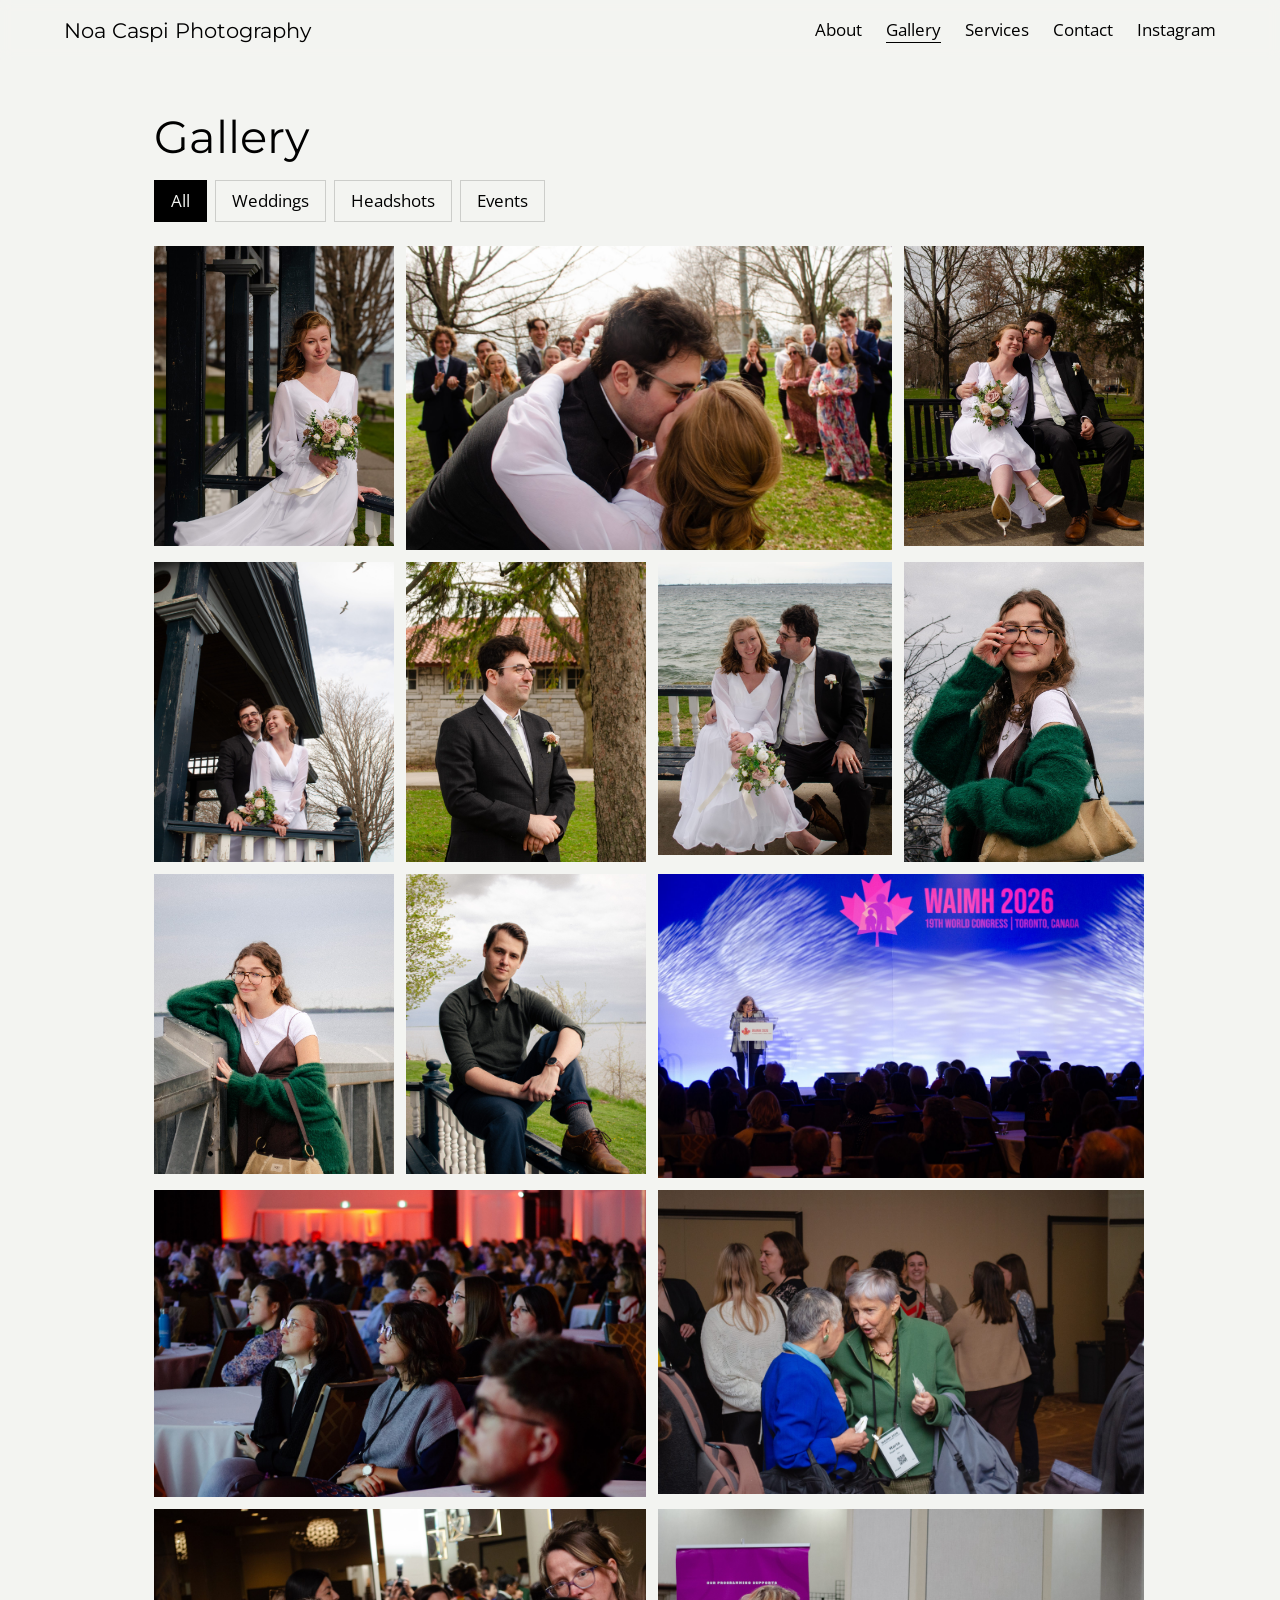
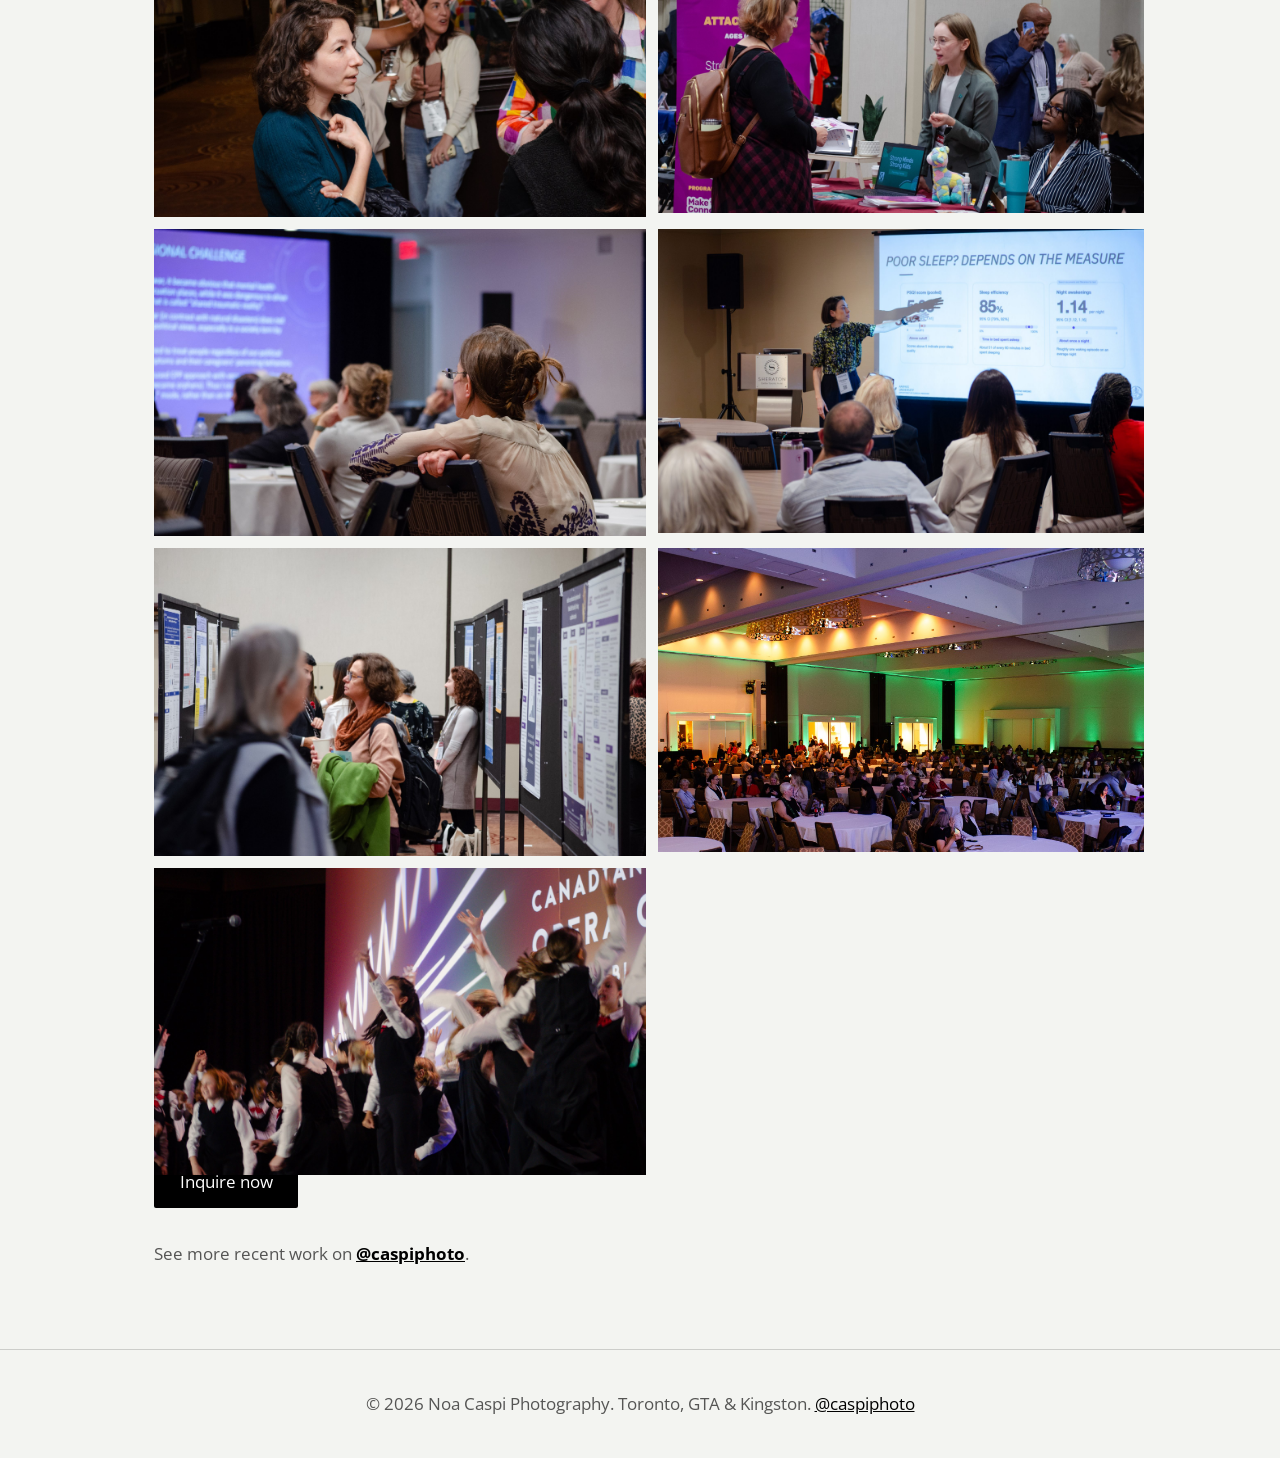
==== gallery.html @ b7558ac4 "Rename Portfolio to Gallery and move it to its own page - New gallery.html page with the album filte" ====
<!DOCTYPE html>
<html lang="en">
<head>
<meta charset="utf-8">
<meta name="viewport" content="width=device-width, initial-scale=1">
<title>Gallery | Noa Caspi Photography</title>
<meta name="description" content="Wedding, event and headshot photography by Noa Caspi in Toronto, the GTA and Kingston, Ontario.">
<link rel="preconnect" href="https://fonts.googleapis.com">
<link href="https://fonts.googleapis.com/css2?family=Fraunces:opsz,wght@9..144,300;9..144,400&family=Karla:wght@400;700&display=swap" rel="stylesheet">
<link rel="stylesheet" href="style.css?v=2">
</head>
<body data-title="Gallery">
<header>
  <a class="logo" href="index.html">Noa Caspi Photography</a>
  <nav><a href="index.html#about" data-t="nav_about">About</a><a href="gallery.html" aria-current="page" data-t="nav_portfolio">Gallery</a><a href="services.html" data-t="nav_services">Services</a><a href="index.html#contact" data-t="nav_contact">Contact</a><a data-t="nav_instagram" data-ig href="https://instagram.com/caspiphoto">Instagram</a></nav>
</header>
<main>
<!-- Gallery albums are edited in /admin (or data/portfolio.json). -->
<section id="gallery" class="page-top">
  <h2>Gallery</h2>
  <div class="filters" role="group" aria-label="Filter gallery by album"></div>
  <div class="grid"></div>
  <p style="margin-top:2rem"><a class="btn" href="index.html#contact" data-t="hero_button">Inquire now</a></p>
  <p class="follow">See more recent work on <a class="ig" data-ig="handle" href="https://instagram.com/caspiphoto">Instagram</a>.</p>
</section>
</main>
<footer>&copy; <span id="yr"></span> <span class="biz">Noa Caspi Photography</span>. <span data-t="footer_line">Toronto, GTA &amp; Kingston.</span> <a data-ig="handle" href="https://instagram.com/caspiphoto">Instagram</a></footer>
<script src="app.js?v=2"></script>
</body>
</html>
---- style.css ----
/* ===== EDIT YOUR COLOURS & FONTS HERE ===== */
/* Colours and fonts are set in the admin (Theme). These are the defaults. */
:root{--paper:#F3F4F1;--ink:#1E2828;--accent:#7A2E3A;--head:Fraunces;--body:Karla;--on-accent:#fff;--muted:color-mix(in srgb,var(--ink) 65%,var(--paper));--line:color-mix(in srgb,var(--ink) 16%,var(--paper));--tile:color-mix(in srgb,var(--ink) 14%,var(--paper))}
*{box-sizing:border-box;margin:0}
html{scroll-behavior:smooth}
body{font:17px/1.65 var(--body),system-ui,sans-serif;background:var(--paper);color:var(--ink)}
h1,h2,h3{font-family:var(--head),Georgia,serif;font-weight:400;line-height:1.15}
h2{font-size:clamp(1.9rem,4vw,2.8rem);margin-bottom:1rem}
a{color:var(--accent)}
:focus-visible{outline:3px solid var(--accent);outline-offset:3px}
header{position:fixed;inset:0 0 auto;z-index:10;display:flex;justify-content:space-between;align-items:center;padding:1rem 5vw;background:color-mix(in srgb,var(--paper) 92%,transparent);backdrop-filter:blur(6px)}
.logo{font:1.3rem var(--head),serif;color:var(--ink);text-decoration:none}
nav a{margin-left:1.5rem;color:var(--ink);text-decoration:none}
nav a:hover,nav a[aria-current]{color:var(--accent);text-decoration:underline;text-underline-offset:6px}
section{padding:5rem 5vw;max-width:1100px;margin:auto}
.btn{display:inline-block;background:var(--accent);color:var(--on-accent);border:0;padding:.8rem 1.6rem;font:inherit;text-decoration:none;cursor:pointer;border-radius:2px}
.btn:hover{filter:brightness(1.15)}
/* carousel */
.hero{position:relative;height:92vh;min-height:460px;overflow:hidden;margin-top:0;background:var(--ink)}
.slide{position:absolute;inset:0;opacity:0;transition:opacity 1s;background-size:cover;background-position:center}
.slide.on{opacity:1}
.hero::after{content:"";position:absolute;inset:0;background:linear-gradient(transparent 40%,rgba(0,0,0,.6))}
.hero-text{position:absolute;z-index:2;left:5vw;bottom:4rem;color:#fff;max-width:640px}
.hero-text h1{font-size:clamp(2.4rem,6vw,4.6rem);margin-bottom:.6rem}
.hero-text p{margin-bottom:1.4rem;font-size:1.1rem}
.ctrl{position:absolute;z-index:3;top:50%;background:rgba(0,0,0,.35);color:#fff;border:0;width:46px;height:46px;font-size:1.4rem;cursor:pointer}
.prev{left:1rem}.next{right:1rem}
.dots{position:absolute;z-index:3;right:5vw;bottom:2rem;display:flex;gap:.5rem}
.dots button{width:12px;height:12px;border-radius:50%;border:2px solid #fff;background:none;cursor:pointer}
.dots button.on{background:#fff}
/* about */
.about{display:grid;grid-template-columns:1fr 1.3fr;gap:3rem;align-items:center}
.portrait{aspect-ratio:4/5;background:url(images/about.jpg) center/cover,linear-gradient(160deg,#B9C2BA,#8E9B94)}
.areas{color:var(--muted);margin-top:1rem}
/* gallery */
.filters{display:flex;flex-wrap:wrap;gap:.5rem;margin-bottom:1.5rem}
.filters button{font:inherit;background:none;border:1px solid var(--line);padding:.4rem 1rem;cursor:pointer;color:var(--ink)}
.filters button.on{background:var(--ink);color:var(--paper);border-color:var(--ink)}
.grid{display:grid;grid-auto-flow:dense;grid-template-columns:repeat(4,1fr);gap:12px}
.tile{aspect-ratio:4/5;background-size:cover;background-position:center;background-color:var(--tile)}
.tile.wide{grid-column:span 2;aspect-ratio:8/5}
.tile[hidden]{display:none}
/* contact */
form{display:grid;gap:1rem;max-width:620px}
label{display:grid;gap:.3rem;font-weight:700;font-size:.95rem}
input,select,textarea{font:inherit;padding:.7rem;border:1px solid var(--line);background:var(--paper);color:var(--ink)}
.two{display:grid;grid-template-columns:1fr 1fr;gap:1rem}
footer{padding:2.5rem 5vw;text-align:center;color:var(--muted);border-top:1px solid var(--line)}
/* services */
.page-top{padding-top:7rem}
.specials{display:grid;grid-template-columns:repeat(auto-fit,minmax(260px,1fr));gap:1.5rem;margin:2rem 0 4rem}
.special{border:2px solid var(--accent);padding:1.6rem}
.special .price{font:2.4rem var(--head),serif;color:var(--accent)}
.special small{color:var(--muted)}
table{width:100%;border-collapse:collapse;margin-top:1rem}
th,td{text-align:left;padding:1rem .8rem;border-bottom:1px solid var(--line);vertical-align:top}
th{font-family:var(--head),serif;font-weight:400;font-size:1.15rem}
td.p{font:1.3rem var(--head),serif;white-space:nowrap}
.note{color:var(--muted);margin-top:1rem;font-size:.95rem}
@media(max-width:760px){.about,.two{grid-template-columns:1fr}
html{scroll-padding-top:6.5rem}
header{flex-wrap:wrap;row-gap:.2rem;padding:.7rem 5vw}
nav{width:100%;display:flex;flex-wrap:wrap;gap:.1rem .75rem;font-size:.9rem}
nav a{margin-left:0}}
@media(max-width:400px){nav{gap:.1rem .6rem;font-size:.85rem}}
@media(prefers-reduced-motion:reduce){.slide{transition:none}html{scroll-behavior:auto}}

.ig{font-weight:700}.follow{margin-top:2rem;color:var(--muted)}td.go{white-space:nowrap}
.tile{position:relative}.cap{position:absolute;inset:auto 0 0;padding:1.6rem .8rem .6rem;color:#fff;font-size:.9rem;background:linear-gradient(transparent,rgba(0,0,0,.65))}
.info h3{margin:2.5rem 0 .6rem}.info ul{margin:.8rem 0 1.2rem 1.4rem}.info li{margin:.2rem 0}.info p+p{margin-top:.8rem}
@media(max-width:900px){.grid{grid-template-columns:repeat(2,1fr)}}
@media(max-width:520px){.grid{grid-template-columns:1fr}.tile.wide{grid-column:auto}}
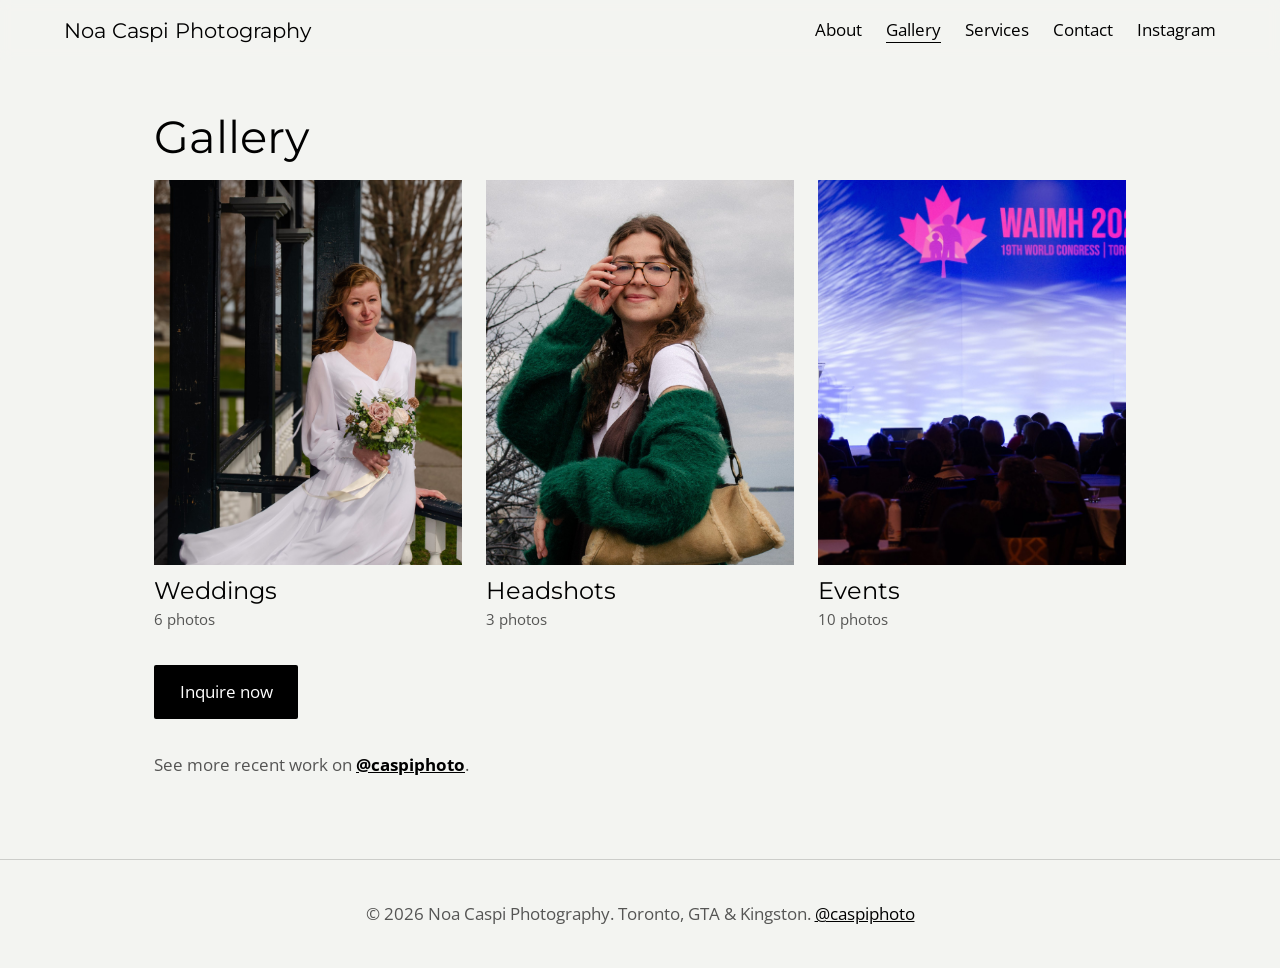
==== commit c1daaa56: "Album have a preview i con which is a link the all albun" ====
--- a/gallery.html
+++ b/gallery.html
@@ -7,7 +7,7 @@
 <meta name="description" content="Wedding, event and headshot photography by Noa Caspi in Toronto, the GTA and Kingston, Ontario.">
 <link rel="preconnect" href="https://fonts.googleapis.com">
 <link href="https://fonts.googleapis.com/css2?family=Fraunces:opsz,wght@9..144,300;9..144,400&family=Karla:wght@400;700&display=swap" rel="stylesheet">
-<link rel="stylesheet" href="style.css?v=2">
+<link rel="stylesheet" href="style.css?v=3">
 </head>
 <body data-title="Gallery">
 <header>
@@ -17,14 +17,14 @@
 <main>
 <!-- Gallery albums are edited in /admin (or data/portfolio.json). -->
 <section id="gallery" class="page-top">
-  <h2>Gallery</h2>
-  <div class="filters" role="group" aria-label="Filter gallery by album"></div>
+  <p><a class="back" href="gallery.html" hidden>&larr; All albums</a></p>
+  <h2 id="gallery-title">Gallery</h2>
   <div class="grid"></div>
   <p style="margin-top:2rem"><a class="btn" href="index.html#contact" data-t="hero_button">Inquire now</a></p>
   <p class="follow">See more recent work on <a class="ig" data-ig="handle" href="https://instagram.com/caspiphoto">Instagram</a>.</p>
 </section>
 </main>
 <footer>&copy; <span id="yr"></span> <span class="biz">Noa Caspi Photography</span>. <span data-t="footer_line">Toronto, GTA &amp; Kingston.</span> <a data-ig="handle" href="https://instagram.com/caspiphoto">Instagram</a></footer>
-<script src="app.js?v=2"></script>
+<script src="app.js?v=3"></script>
 </body>
 </html>
--- a/style.css
+++ b/style.css
@@ -33,9 +33,14 @@
 .portrait{aspect-ratio:4/5;background:url(images/about.jpg) center/cover,linear-gradient(160deg,#B9C2BA,#8E9B94)}
 .areas{color:var(--muted);margin-top:1rem}
 /* gallery */
-.filters{display:flex;flex-wrap:wrap;gap:.5rem;margin-bottom:1.5rem}
-.filters button{font:inherit;background:none;border:1px solid var(--line);padding:.4rem 1rem;cursor:pointer;color:var(--ink)}
-.filters button.on{background:var(--ink);color:var(--paper);border-color:var(--ink)}
+.albums{display:grid;grid-template-columns:repeat(3,1fr);gap:1.5rem}
+.album{color:var(--ink);text-decoration:none}
+.album .cover{aspect-ratio:4/5;background:var(--tile) center/cover;transition:filter .2s}
+.album:hover .cover,.album:focus-visible .cover{filter:brightness(.88)}
+.album h3{font-size:1.5rem;margin-top:.8rem}
+.album:hover h3{color:var(--accent)}
+.album .count{color:var(--muted);font-size:.95rem}
+.back{color:var(--muted);text-decoration:none}.back:hover{color:var(--accent)}
 .grid{display:grid;grid-auto-flow:dense;grid-template-columns:repeat(4,1fr);gap:12px}
 .tile{aspect-ratio:4/5;background-size:cover;background-position:center;background-color:var(--tile)}
 .tile.wide{grid-column:span 2;aspect-ratio:8/5}
@@ -68,5 +73,5 @@
 .ig{font-weight:700}.follow{margin-top:2rem;color:var(--muted)}td.go{white-space:nowrap}
 .tile{position:relative}.cap{position:absolute;inset:auto 0 0;padding:1.6rem .8rem .6rem;color:#fff;font-size:.9rem;background:linear-gradient(transparent,rgba(0,0,0,.65))}
 .info h3{margin:2.5rem 0 .6rem}.info ul{margin:.8rem 0 1.2rem 1.4rem}.info li{margin:.2rem 0}.info p+p{margin-top:.8rem}
-@media(max-width:900px){.grid{grid-template-columns:repeat(2,1fr)}}
-@media(max-width:520px){.grid{grid-template-columns:1fr}.tile.wide{grid-column:auto}}
+@media(max-width:900px){.grid,.albums{grid-template-columns:repeat(2,1fr)}}
+@media(max-width:520px){.grid,.albums{grid-template-columns:1fr}.tile.wide{grid-column:auto}}
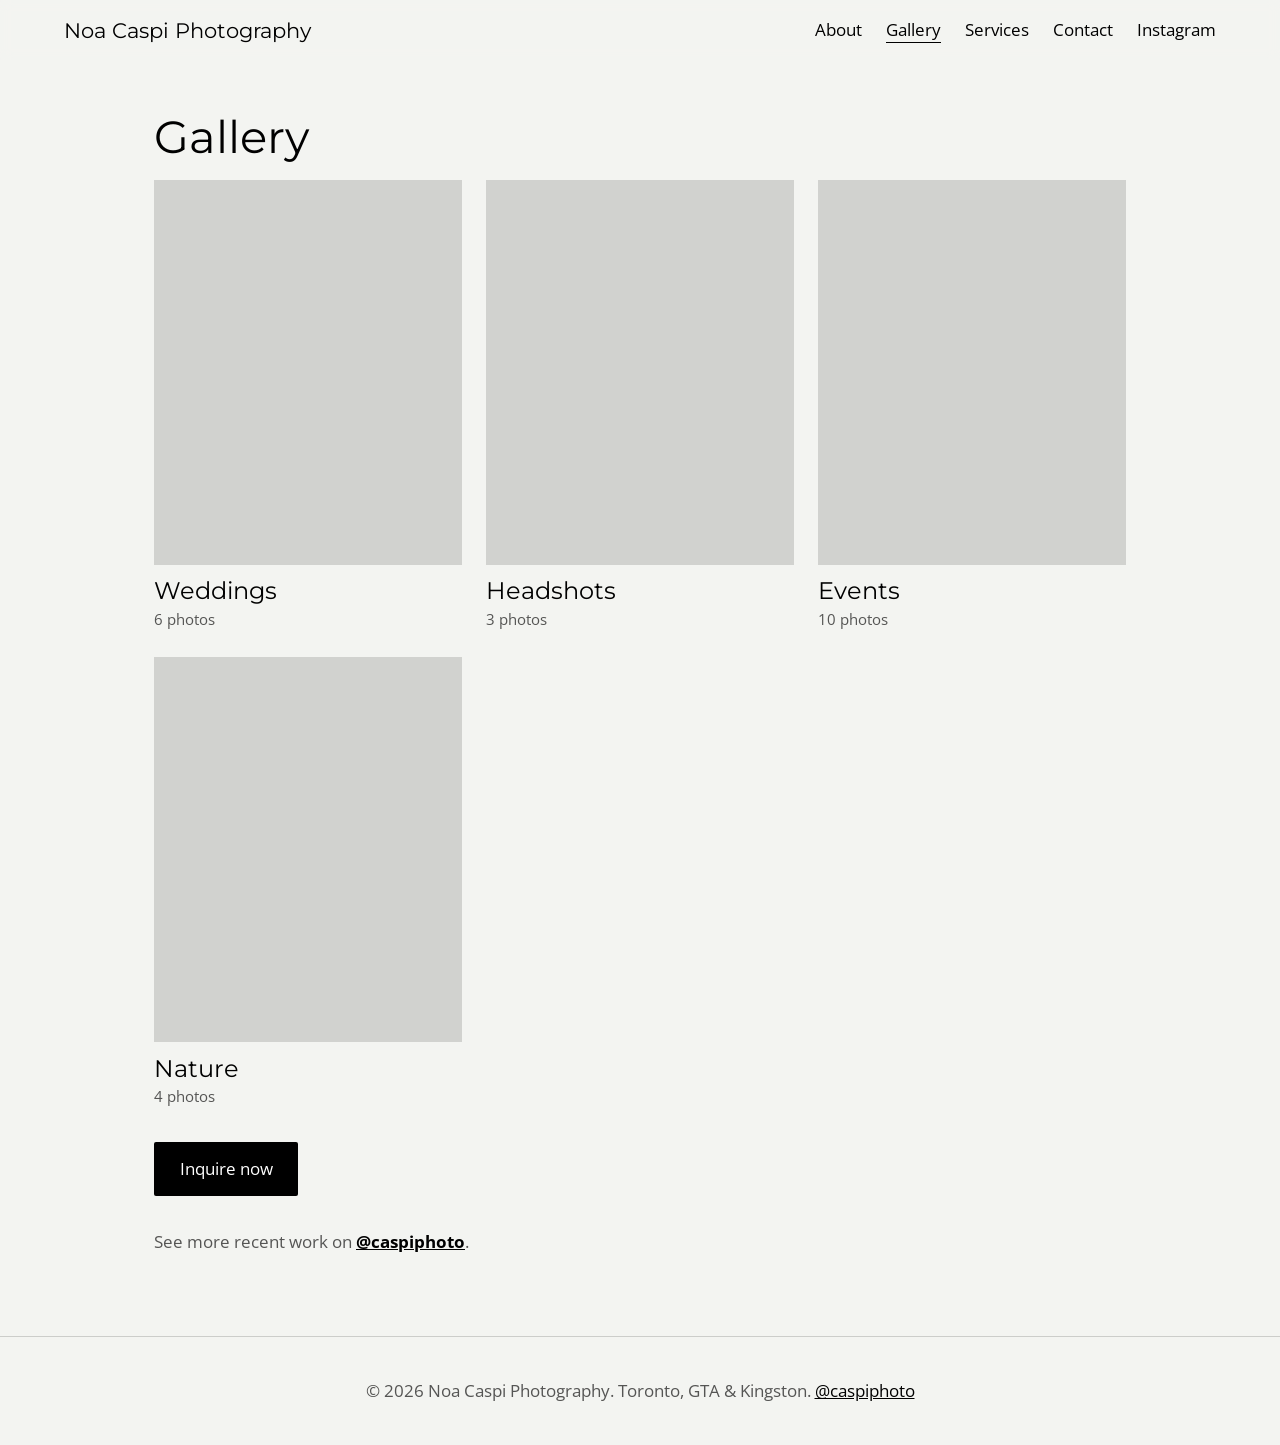
==== commit 78ebfce2: "Reduce photos size to improve perfomance" ====
--- a/gallery.html
+++ b/gallery.html
@@ -7,7 +7,7 @@
 <meta name="description" content="Wedding, event and headshot photography by Noa Caspi in Toronto, the GTA and Kingston, Ontario.">
 <link rel="preconnect" href="https://fonts.googleapis.com">
 <link href="https://fonts.googleapis.com/css2?family=Fraunces:opsz,wght@9..144,300;9..144,400&family=Karla:wght@400;700&display=swap" rel="stylesheet">
-<link rel="stylesheet" href="style.css?v=3">
+<link rel="stylesheet" href="style.css?v=5">
 </head>
 <body data-title="Gallery">
 <header>
@@ -25,6 +25,6 @@
 </section>
 </main>
 <footer>&copy; <span id="yr"></span> <span class="biz">Noa Caspi Photography</span>. <span data-t="footer_line">Toronto, GTA &amp; Kingston.</span> <a data-ig="handle" href="https://instagram.com/caspiphoto">Instagram</a></footer>
-<script src="app.js?v=3"></script>
+<script src="app.js?v=5"></script>
 </body>
 </html>
--- a/style.css
+++ b/style.css
@@ -30,7 +30,7 @@
 .dots button.on{background:#fff}
 /* about */
 .about{display:grid;grid-template-columns:1fr 1.3fr;gap:3rem;align-items:center}
-.portrait{aspect-ratio:4/5;background:url(images/about.jpg) center/cover,linear-gradient(160deg,#B9C2BA,#8E9B94)}
+.portrait{aspect-ratio:4/5;background:linear-gradient(160deg,#B9C2BA,#8E9B94) center/cover}
 .areas{color:var(--muted);margin-top:1rem}
 /* gallery */
 .albums{display:grid;grid-template-columns:repeat(3,1fr);gap:1.5rem}
@@ -45,6 +45,24 @@
 .tile{aspect-ratio:4/5;background-size:cover;background-position:center;background-color:var(--tile)}
 .tile.wide{grid-column:span 2;aspect-ratio:8/5}
 .tile[hidden]{display:none}
+button.tile{display:block;width:100%;border:0;padding:0;font:inherit;cursor:zoom-in;text-align:left}
+button.tile:hover{filter:brightness(.92)}
+/* pop-up photo viewer */
+html:has(.lightbox[open]){overflow:hidden}
+.lightbox{width:100vw;height:100vh;max-width:none;max-height:none;margin:0;padding:0;border:0;background:rgba(12,14,14,.95);color:#fff}
+.lightbox::backdrop{background:transparent}
+.lightbox figure{position:absolute;inset:3.5rem 5rem;display:flex;flex-direction:column;align-items:center;justify-content:center;gap:.8rem}
+.lightbox img{max-width:100%;max-height:100%;min-height:0;object-fit:contain;flex:0 1 auto}
+.lightbox figcaption{font-size:.95rem;opacity:.85;text-align:center}
+.lb-close,.lb-prev,.lb-next{position:absolute;width:48px;height:48px;border:0;border-radius:50%;background:rgba(255,255,255,.14);color:#fff;font-size:1.9rem;line-height:1;cursor:pointer}
+.lb-close:hover,.lb-prev:hover,.lb-next:hover{background:rgba(255,255,255,.28)}
+.lb-close{top:1rem;right:1rem}
+.lb-prev,.lb-next{top:50%;transform:translateY(-50%)}
+.lb-prev{left:1rem}.lb-next{right:1rem}
+.lb-prev[hidden],.lb-next[hidden]{display:none}
+@media(max-width:600px){.lightbox figure{inset:4rem .5rem 5rem}
+.lb-prev,.lb-next{top:auto;bottom:1rem;transform:none}
+.lb-prev{left:calc(50% - 60px)}.lb-next{right:calc(50% - 60px)}}
 /* contact */
 form{display:grid;gap:1rem;max-width:620px}
 label{display:grid;gap:.3rem;font-weight:700;font-size:.95rem}
